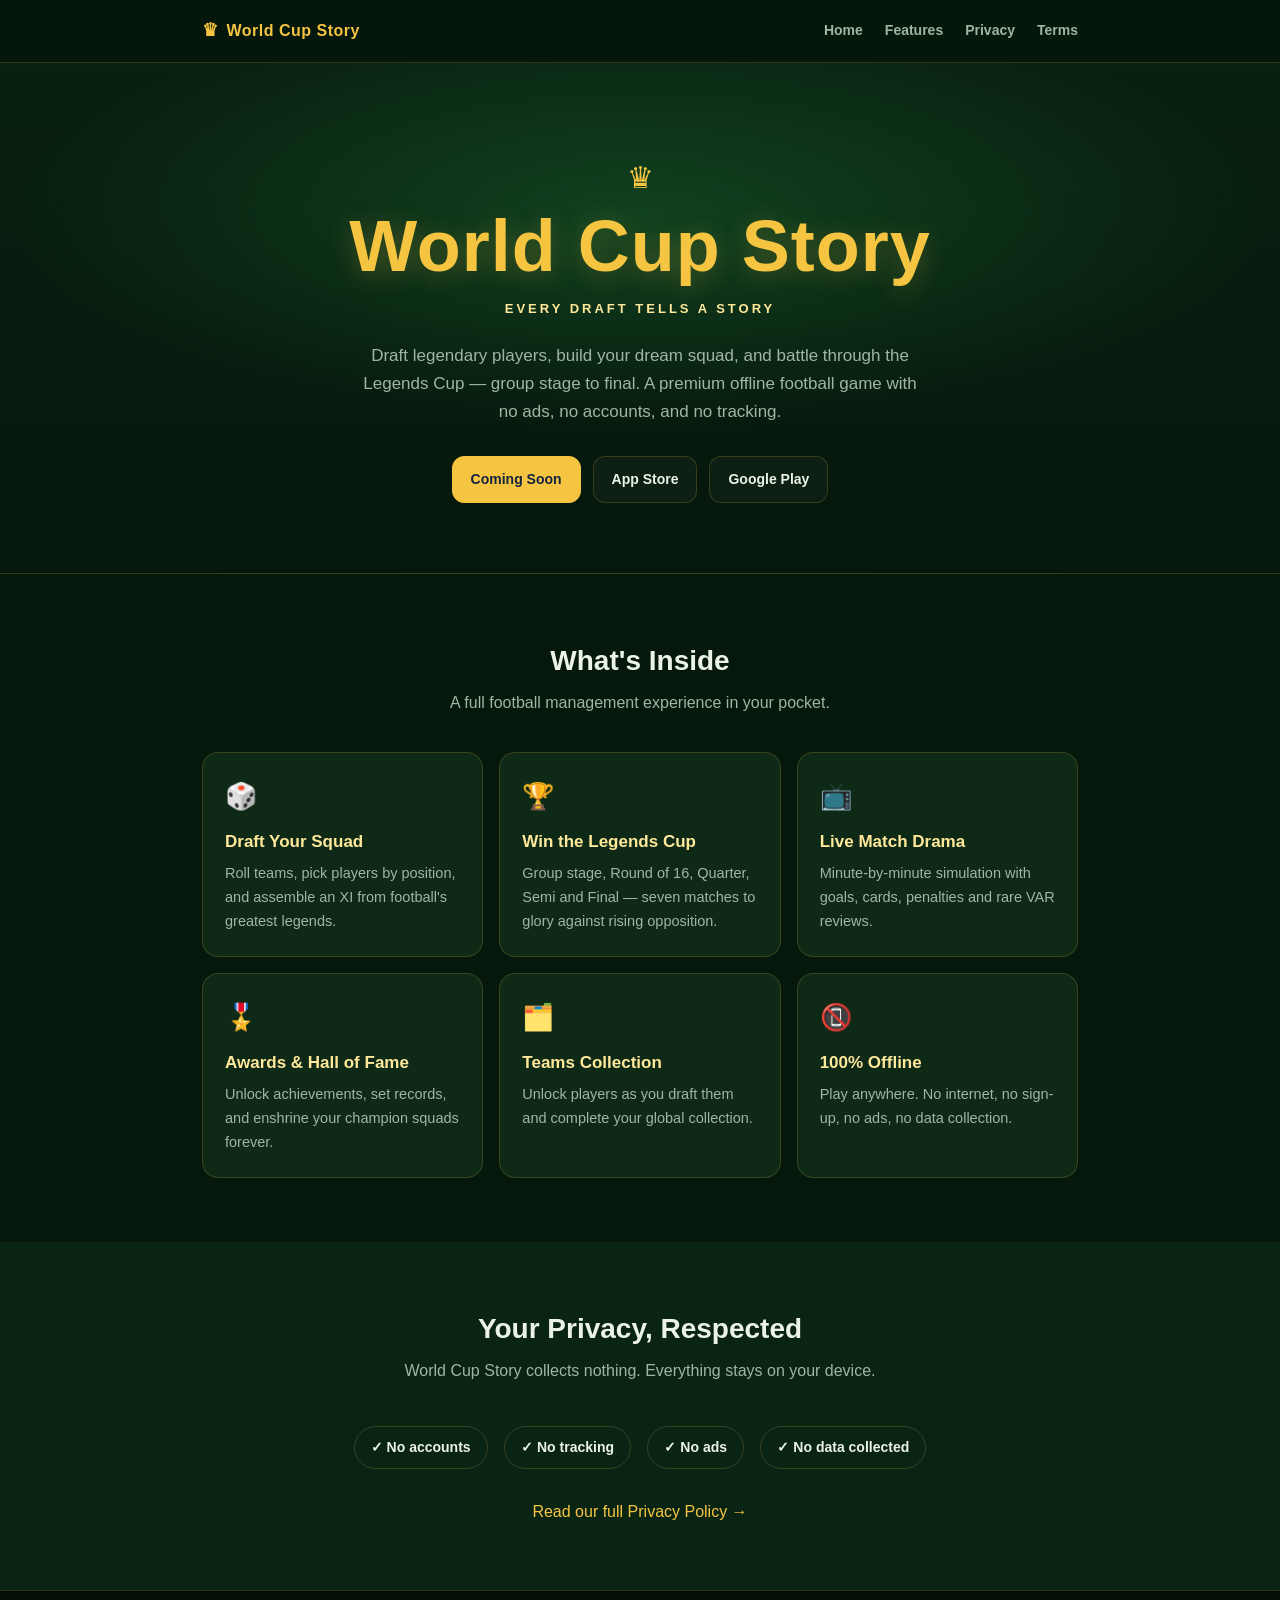
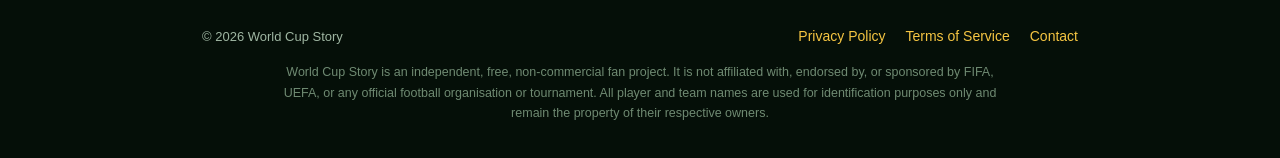
==== index.html @ dbda6b64 "World Cup Story website: landing, privacy policy, terms Co-Authored-By: Claude Opus 4.8 <noreply@ant" ====
<!DOCTYPE html>
<html lang="en">
<head>
  <meta charset="UTF-8" />
  <meta name="viewport" content="width=device-width, initial-scale=1.0" />
  <title>World Cup Story — Every Draft Tells A Story</title>
  <meta name="description" content="World Cup Story is a free offline football draft game. Build your dream squad, win the Legends Cup, and write your own football story. No ads, no tracking." />
  <link rel="stylesheet" href="styles.css" />
</head>
<body>
  <nav class="nav">
    <div class="container">
      <div class="brand"><span class="crown">♛</span> World Cup Story</div>
      <div class="nav-links">
        <a href="index.html">Home</a>
        <a href="#features">Features</a>
        <a href="privacy.html">Privacy</a>
        <a href="terms.html">Terms</a>
      </div>
    </div>
  </nav>

  <header class="hero">
    <div class="container">
      <div class="crown">♛</div>
      <h1>World Cup Story</h1>
      <div class="tagline">EVERY DRAFT TELLS A STORY</div>
      <p class="lead">
        Draft legendary players, build your dream squad, and battle through the
        Legends Cup — group stage to final. A premium offline football game with
        no ads, no accounts, and no tracking.
      </p>
      <div class="badges">
        <span class="badge soon">Coming Soon</span>
        <span class="badge">App Store</span>
        <span class="badge">Google Play</span>
      </div>
    </div>
  </header>

  <section class="block" id="features">
    <div class="container">
      <h2>What's Inside</h2>
      <p class="sub">A full football management experience in your pocket.</p>
      <div class="grid">
        <div class="card">
          <div class="ic">🎲</div>
          <h3>Draft Your Squad</h3>
          <p>Roll teams, pick players by position, and assemble an XI from football's greatest legends.</p>
        </div>
        <div class="card">
          <div class="ic">🏆</div>
          <h3>Win the Legends Cup</h3>
          <p>Group stage, Round of 16, Quarter, Semi and Final — seven matches to glory against rising opposition.</p>
        </div>
        <div class="card">
          <div class="ic">📺</div>
          <h3>Live Match Drama</h3>
          <p>Minute-by-minute simulation with goals, cards, penalties and rare VAR reviews.</p>
        </div>
        <div class="card">
          <div class="ic">🎖️</div>
          <h3>Awards &amp; Hall of Fame</h3>
          <p>Unlock achievements, set records, and enshrine your champion squads forever.</p>
        </div>
        <div class="card">
          <div class="ic">🗂️</div>
          <h3>Teams Collection</h3>
          <p>Unlock players as you draft them and complete your global collection.</p>
        </div>
        <div class="card">
          <div class="ic">📵</div>
          <h3>100% Offline</h3>
          <p>Play anywhere. No internet, no sign-up, no ads, no data collection.</p>
        </div>
      </div>
    </div>
  </section>

  <section class="block alt">
    <div class="container privacy-strip">
      <h2>Your Privacy, Respected</h2>
      <p class="sub">World Cup Story collects nothing. Everything stays on your device.</p>
      <span class="pill">✓ No accounts</span>
      <span class="pill">✓ No tracking</span>
      <span class="pill">✓ No ads</span>
      <span class="pill">✓ No data collected</span>
      <p style="margin-top:24px"><a href="privacy.html">Read our full Privacy Policy →</a></p>
    </div>
  </section>

  <footer>
    <div class="container">
      <small>© 2026 World Cup Story</small>
      <div class="f-links">
        <a href="privacy.html">Privacy Policy</a>
        <a href="terms.html">Terms of Service</a>
        <a href="mailto:ertugrul_kurtul@hotmail.com">Contact</a>
      </div>
    </div>
    <p class="disclaimer">
      World Cup Story is an independent, free, non-commercial fan project. It is not
      affiliated with, endorsed by, or sponsored by FIFA, UEFA, or any official
      football organisation or tournament. All player and team names are used for
      identification purposes only and remain the property of their respective owners.
    </p>
  </footer>
</body>
</html>
---- styles.css ----
/* World Cup Story — marketing & legal site */
:root {
  --bg: #06170c;
  --bg2: #0a2414;
  --panel: #0e2a17;
  --gold: #f5c542;
  --gold-soft: #ffe89a;
  --green: #2aa14a;
  --text: #eaf3e6;
  --muted: #9fb6a2;
  --line: rgba(245, 197, 66, 0.18);
}

* { box-sizing: border-box; margin: 0; padding: 0; }

html { scroll-behavior: smooth; }

body {
  font-family: -apple-system, BlinkMacSystemFont, "Segoe UI", Roboto, Helvetica, Arial, sans-serif;
  background: var(--bg);
  color: var(--text);
  line-height: 1.65;
  -webkit-font-smoothing: antialiased;
}

a { color: var(--gold); text-decoration: none; }
a:hover { color: var(--gold-soft); }

.container { width: 100%; max-width: 920px; margin: 0 auto; padding: 0 22px; }

/* ---- nav ---- */
.nav {
  position: sticky; top: 0; z-index: 10;
  background: rgba(6, 23, 12, 0.85);
  backdrop-filter: blur(10px);
  border-bottom: 1px solid var(--line);
}
.nav .container { display: flex; align-items: center; justify-content: space-between; height: 62px; }
.brand { display: flex; align-items: center; gap: 8px; font-weight: 900; letter-spacing: 0.5px; color: var(--gold); }
.brand .crown { font-size: 18px; }
.nav-links { display: flex; gap: 22px; font-size: 14px; font-weight: 600; }
.nav-links a { color: var(--muted); }
.nav-links a:hover { color: var(--text); }

/* ---- hero ---- */
.hero {
  position: relative;
  text-align: center;
  padding: 90px 0 70px;
  background:
    radial-gradient(70% 60% at 50% 30%, rgba(42, 161, 74, 0.28), transparent 70%),
    linear-gradient(180deg, #082010, #06170c);
  border-bottom: 1px solid var(--line);
}
.hero .crown { color: var(--gold); font-size: 30px; }
.hero h1 {
  font-size: clamp(40px, 8vw, 72px);
  font-weight: 900;
  letter-spacing: 1px;
  color: var(--gold);
  line-height: 1.05;
  margin: 6px 0 0;
  text-shadow: 0 4px 24px rgba(245, 197, 66, 0.25);
}
.hero .tagline { margin-top: 14px; color: var(--gold-soft); font-weight: 800; letter-spacing: 3px; font-size: 13px; }
.hero p.lead { margin: 22px auto 0; max-width: 560px; color: var(--muted); font-size: 17px; }

.badges { display: flex; gap: 12px; justify-content: center; flex-wrap: wrap; margin-top: 30px; }
.badge {
  border: 1px solid var(--line);
  background: rgba(255, 255, 255, 0.03);
  color: var(--text);
  padding: 11px 18px;
  border-radius: 12px;
  font-weight: 700;
  font-size: 14px;
}
.badge.soon { color: #14233f; background: var(--gold); border-color: var(--gold); }

/* ---- sections ---- */
section.block { padding: 64px 0; }
section.block.alt { background: var(--bg2); }
h2 { font-size: 28px; font-weight: 900; color: var(--text); margin-bottom: 6px; text-align: center; }
.sub { text-align: center; color: var(--muted); margin-bottom: 36px; }

.grid { display: grid; grid-template-columns: repeat(3, 1fr); gap: 16px; }
.card {
  background: var(--panel);
  border: 1px solid var(--line);
  border-radius: 16px;
  padding: 22px;
}
.card .ic { font-size: 26px; }
.card h3 { font-size: 17px; margin: 10px 0 6px; color: var(--gold-soft); }
.card p { color: var(--muted); font-size: 14.5px; }

.privacy-strip { text-align: center; }
.privacy-strip .pill { display: inline-block; margin: 6px; padding: 9px 16px; border: 1px solid var(--line); border-radius: 999px; color: var(--text); font-weight: 600; font-size: 14px; }

/* ---- legal pages ---- */
.legal { padding: 56px 0 80px; }
.legal h1 { font-size: 34px; font-weight: 900; color: var(--gold); margin-bottom: 6px; }
.legal .updated { color: var(--muted); font-size: 14px; margin-bottom: 30px; }
.legal h2 { text-align: left; font-size: 20px; margin: 30px 0 8px; color: var(--gold-soft); }
.legal p, .legal li { color: #d6e4d2; font-size: 16px; }
.legal ul { margin: 8px 0 8px 22px; }
.legal li { margin: 4px 0; }
.legal .back { display: inline-block; margin-bottom: 26px; font-weight: 700; }

/* ---- footer ---- */
footer { border-top: 1px solid var(--line); padding: 34px 0; background: #050f08; }
footer .container { display: flex; align-items: center; justify-content: space-between; flex-wrap: wrap; gap: 14px; }
footer .f-links { display: flex; gap: 20px; font-size: 14px; }
footer small { color: var(--muted); font-size: 13px; }
.disclaimer { color: #6f8a72; font-size: 12.5px; max-width: 720px; margin: 14px auto 0; text-align: center; }

@media (max-width: 720px) {
  .grid { grid-template-columns: 1fr; }
  .nav-links { gap: 16px; }
}
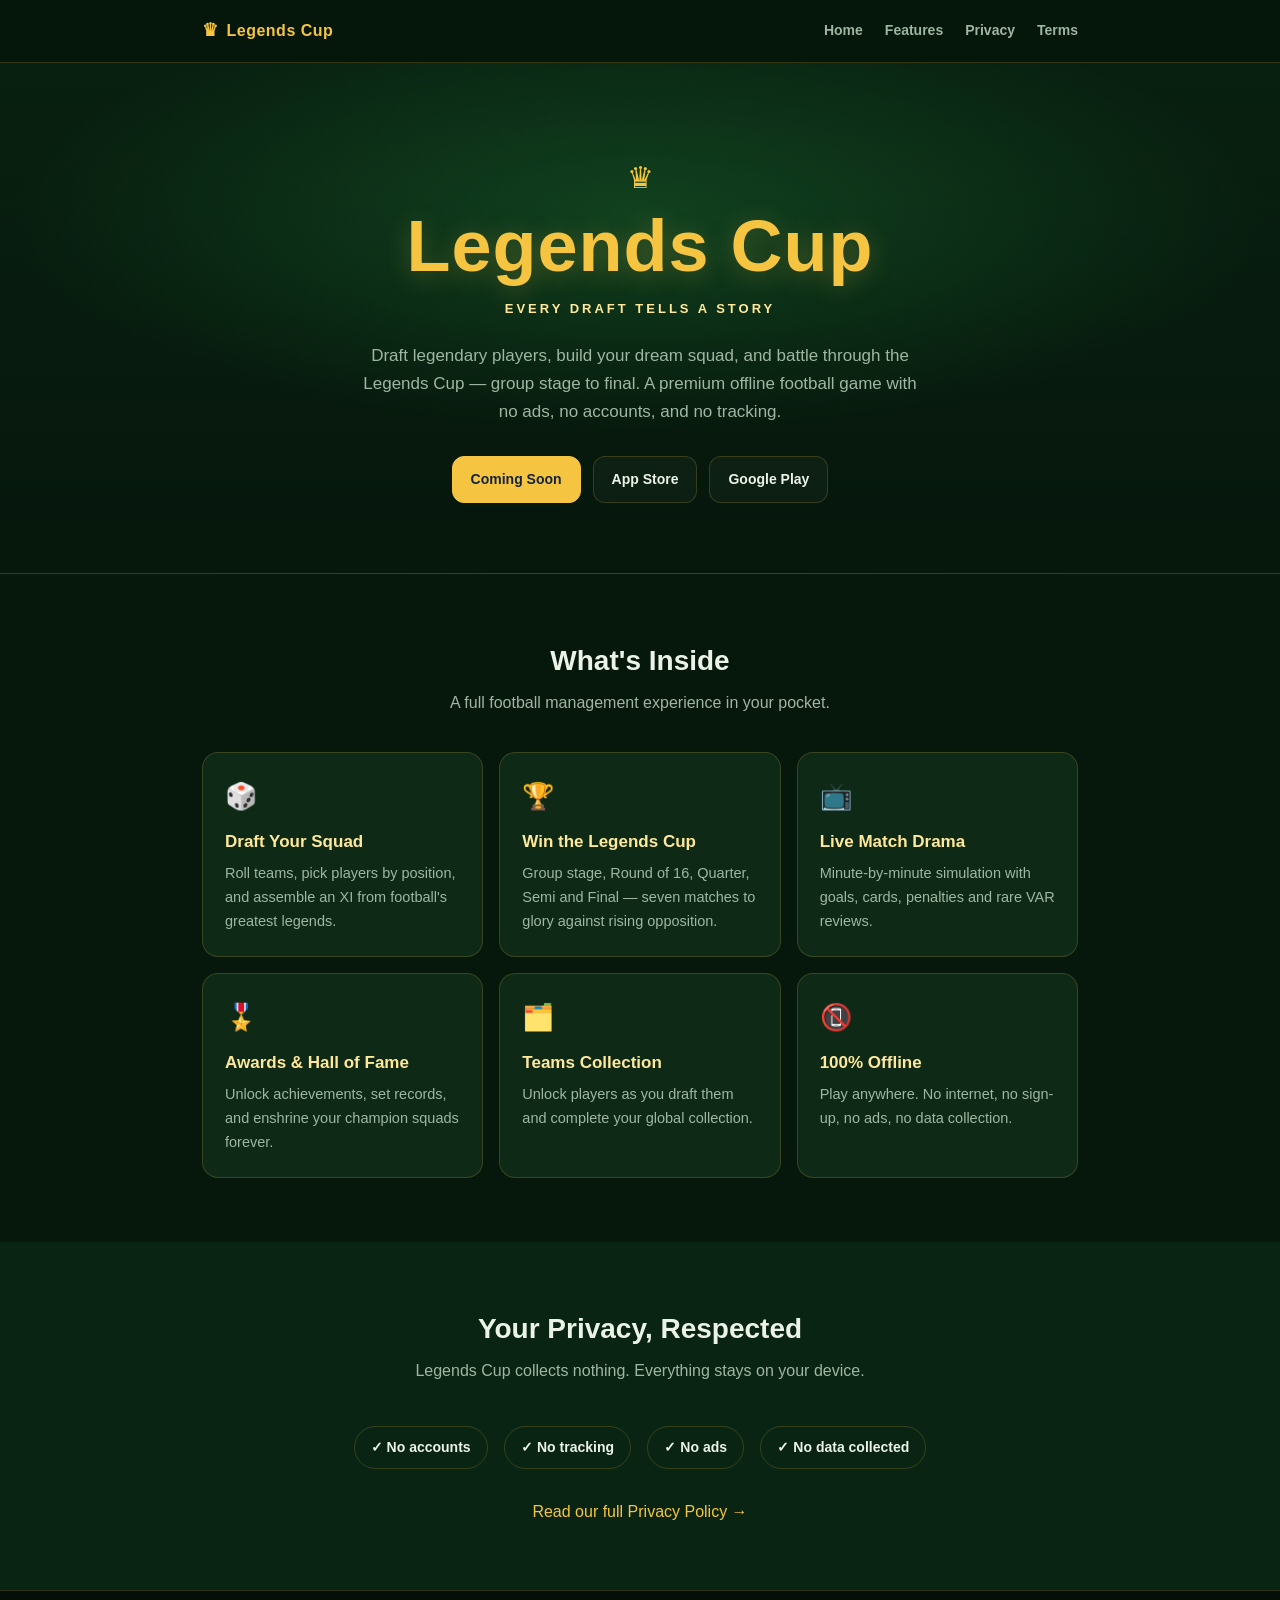
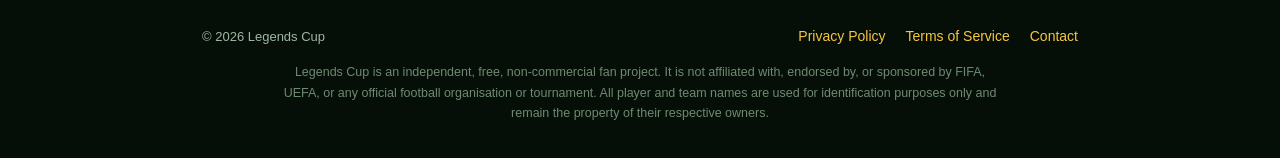
==== commit 274ba9ce: "Rebrand site to Legends Cup Display name changed from "World Cup Story" to "Legends Cup" across the " ====
--- a/index.html
+++ b/index.html
@@ -3,14 +3,14 @@
 <head>
   <meta charset="UTF-8" />
   <meta name="viewport" content="width=device-width, initial-scale=1.0" />
-  <title>World Cup Story — Every Draft Tells A Story</title>
-  <meta name="description" content="World Cup Story is a free offline football draft game. Build your dream squad, win the Legends Cup, and write your own football story. No ads, no tracking." />
+  <title>Legends Cup — Every Draft Tells A Story</title>
+  <meta name="description" content="Legends Cup is a free offline football draft game. Build your dream squad, win the Legends Cup, and write your own football story. No ads, no tracking." />
   <link rel="stylesheet" href="styles.css" />
 </head>
 <body>
   <nav class="nav">
     <div class="container">
-      <div class="brand"><span class="crown">♛</span> World Cup Story</div>
+      <div class="brand"><span class="crown">♛</span> Legends Cup</div>
       <div class="nav-links">
         <a href="index.html">Home</a>
         <a href="#features">Features</a>
@@ -23,7 +23,7 @@
   <header class="hero">
     <div class="container">
       <div class="crown">♛</div>
-      <h1>World Cup Story</h1>
+      <h1>Legends Cup</h1>
       <div class="tagline">EVERY DRAFT TELLS A STORY</div>
       <p class="lead">
         Draft legendary players, build your dream squad, and battle through the
@@ -80,7 +80,7 @@
   <section class="block alt">
     <div class="container privacy-strip">
       <h2>Your Privacy, Respected</h2>
-      <p class="sub">World Cup Story collects nothing. Everything stays on your device.</p>
+      <p class="sub">Legends Cup collects nothing. Everything stays on your device.</p>
       <span class="pill">✓ No accounts</span>
       <span class="pill">✓ No tracking</span>
       <span class="pill">✓ No ads</span>
@@ -91,15 +91,15 @@
 
   <footer>
     <div class="container">
-      <small>© 2026 World Cup Story</small>
+      <small>© 2026 Legends Cup</small>
       <div class="f-links">
         <a href="privacy.html">Privacy Policy</a>
         <a href="terms.html">Terms of Service</a>
-        <a href="mailto:ertugrul_kurtul@hotmail.com">Contact</a>
+        <a href="mailto:worldcupstorygame@gmail.com">Contact</a>
       </div>
     </div>
     <p class="disclaimer">
-      World Cup Story is an independent, free, non-commercial fan project. It is not
+      Legends Cup is an independent, free, non-commercial fan project. It is not
       affiliated with, endorsed by, or sponsored by FIFA, UEFA, or any official
       football organisation or tournament. All player and team names are used for
       identification purposes only and remain the property of their respective owners.
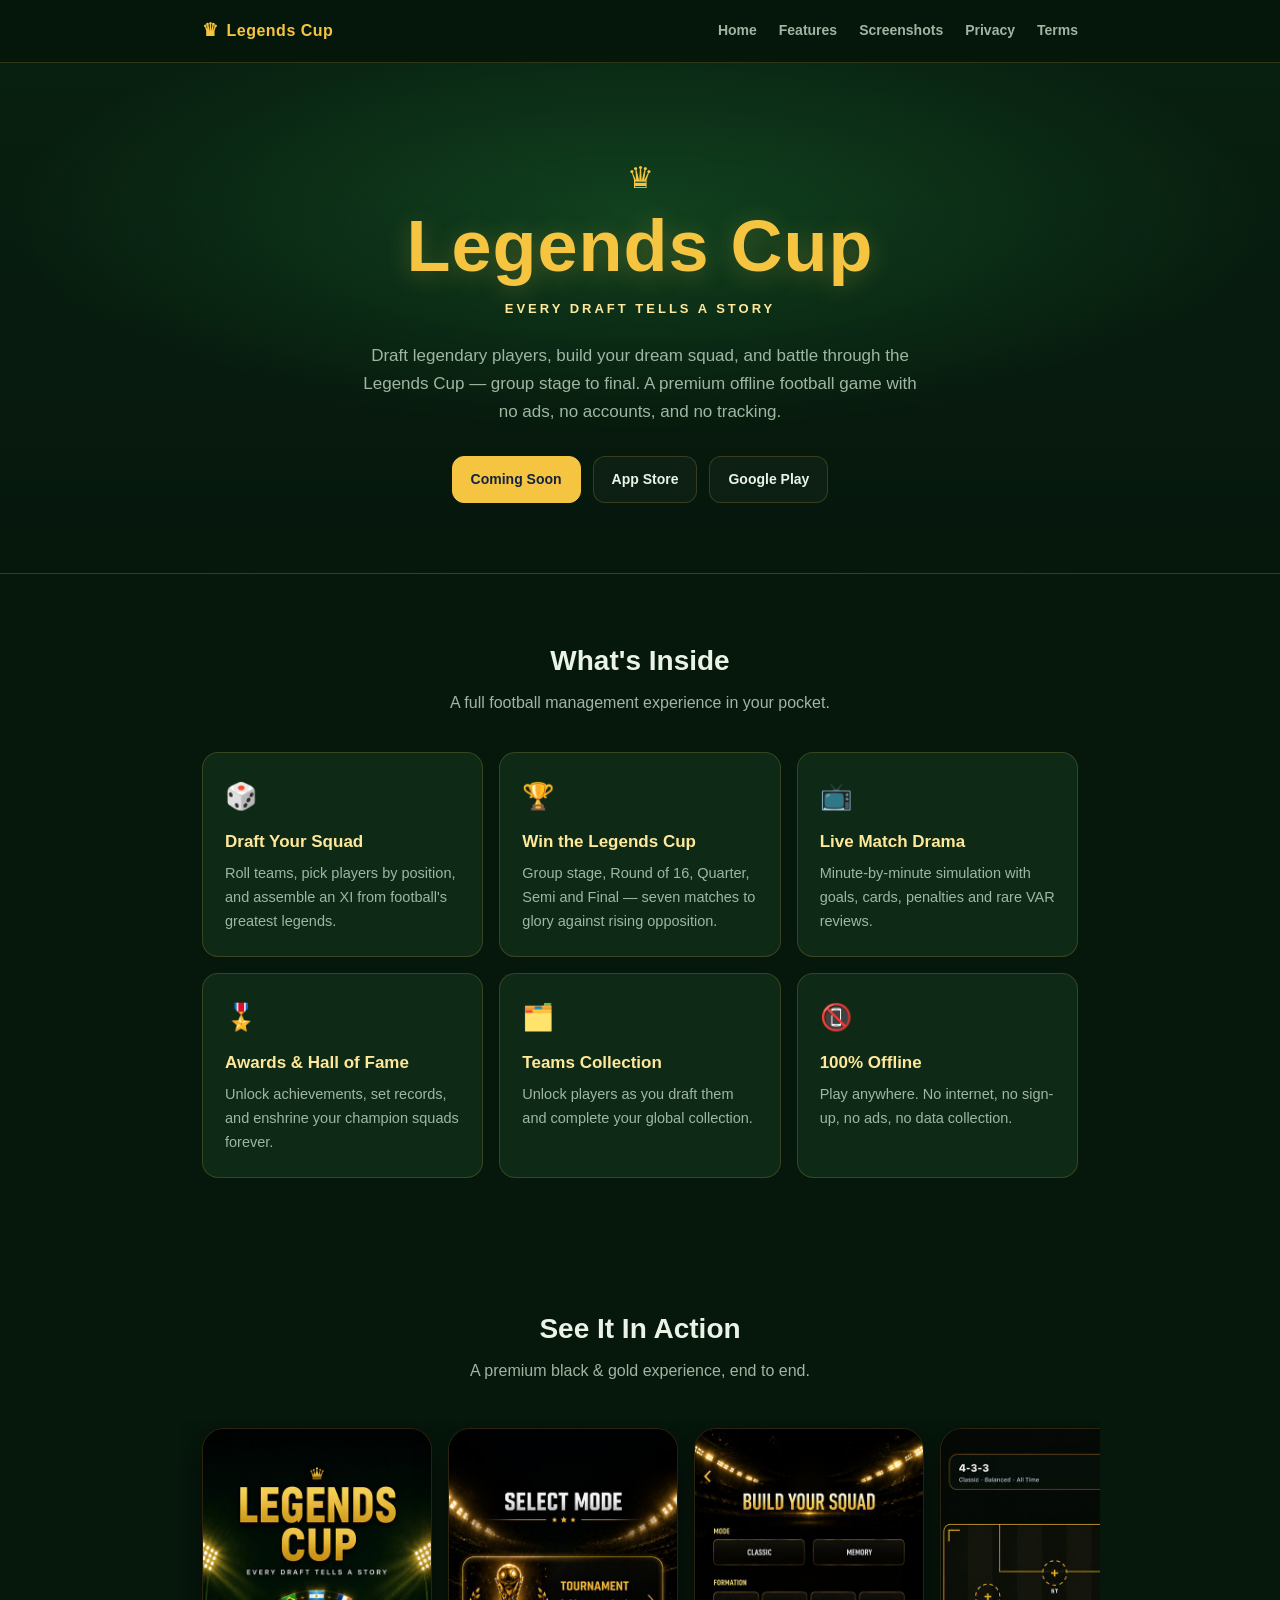
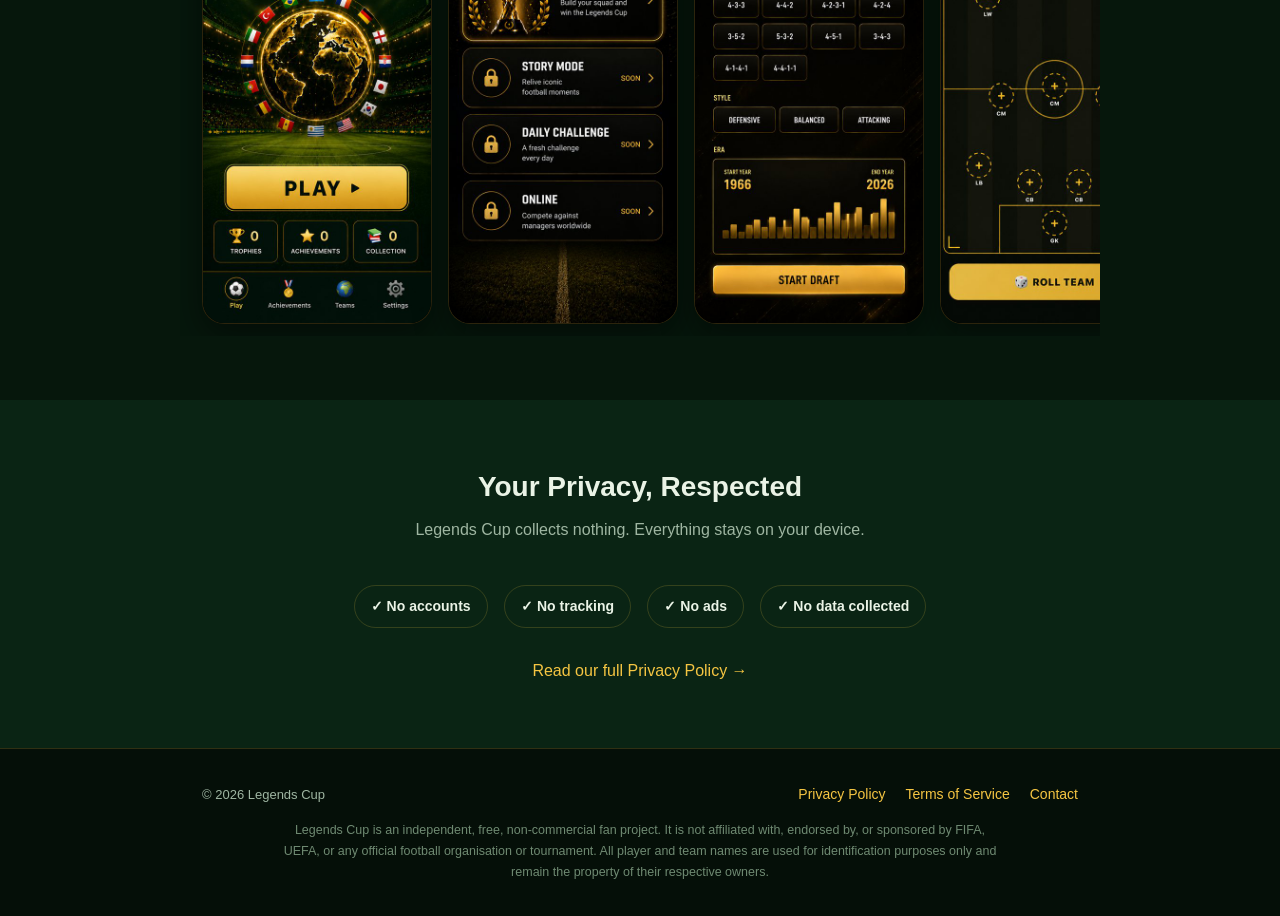
==== commit 2a044d49: "Add screenshots gallery to landing page Horizontal screenshot strip (home, modes, squad, draft, cham" ====
--- a/index.html
+++ b/index.html
@@ -14,6 +14,7 @@
       <div class="nav-links">
         <a href="index.html">Home</a>
         <a href="#features">Features</a>
+        <a href="#screens">Screenshots</a>
         <a href="privacy.html">Privacy</a>
         <a href="terms.html">Terms</a>
       </div>
@@ -77,6 +78,21 @@
     </div>
   </section>
 
+  <section class="block" id="screens">
+    <div class="container">
+      <h2>See It In Action</h2>
+      <p class="sub">A premium black &amp; gold experience, end to end.</p>
+    </div>
+    <div class="shots">
+      <img class="shot" src="shots/home.jpg" width="480" height="1040" alt="Legends Cup home screen" loading="lazy" />
+      <img class="shot" src="shots/modes.jpg" width="480" height="1040" alt="Select a game mode" loading="lazy" />
+      <img class="shot" src="shots/squad.jpg" width="480" height="1040" alt="Build your squad" loading="lazy" />
+      <img class="shot" src="shots/draft.jpg" width="480" height="1040" alt="Draft your players on the pitch" loading="lazy" />
+      <img class="shot" src="shots/champions.jpg" width="480" height="1040" alt="Champions — tournament won" loading="lazy" />
+      <img class="shot" src="shots/teams.jpg" width="480" height="1040" alt="Teams collection" loading="lazy" />
+    </div>
+  </section>
+
   <section class="block alt">
     <div class="container privacy-strip">
       <h2>Your Privacy, Respected</h2>
--- a/styles.css
+++ b/styles.css
@@ -94,6 +94,30 @@
 .card h3 { font-size: 17px; margin: 10px 0 6px; color: var(--gold-soft); }
 .card p { color: var(--muted); font-size: 14.5px; }
 
+/* ---- screenshots gallery ---- */
+.shots {
+  display: flex;
+  gap: 16px;
+  overflow-x: auto;
+  max-width: 920px;
+  margin: 0 auto;
+  padding: 8px 22px 12px;
+  scroll-snap-type: x mandatory;
+  -webkit-overflow-scrolling: touch;
+}
+.shots::-webkit-scrollbar { height: 8px; }
+.shots::-webkit-scrollbar-thumb { background: var(--line); border-radius: 999px; }
+.shot {
+  flex: 0 0 auto;
+  width: 230px;
+  height: auto;
+  border-radius: 22px;
+  border: 1px solid var(--line);
+  box-shadow: 0 12px 34px rgba(0, 0, 0, 0.45);
+  scroll-snap-align: center;
+  background: #000;
+}
+
 .privacy-strip { text-align: center; }
 .privacy-strip .pill { display: inline-block; margin: 6px; padding: 9px 16px; border: 1px solid var(--line); border-radius: 999px; color: var(--text); font-weight: 600; font-size: 14px; }
 
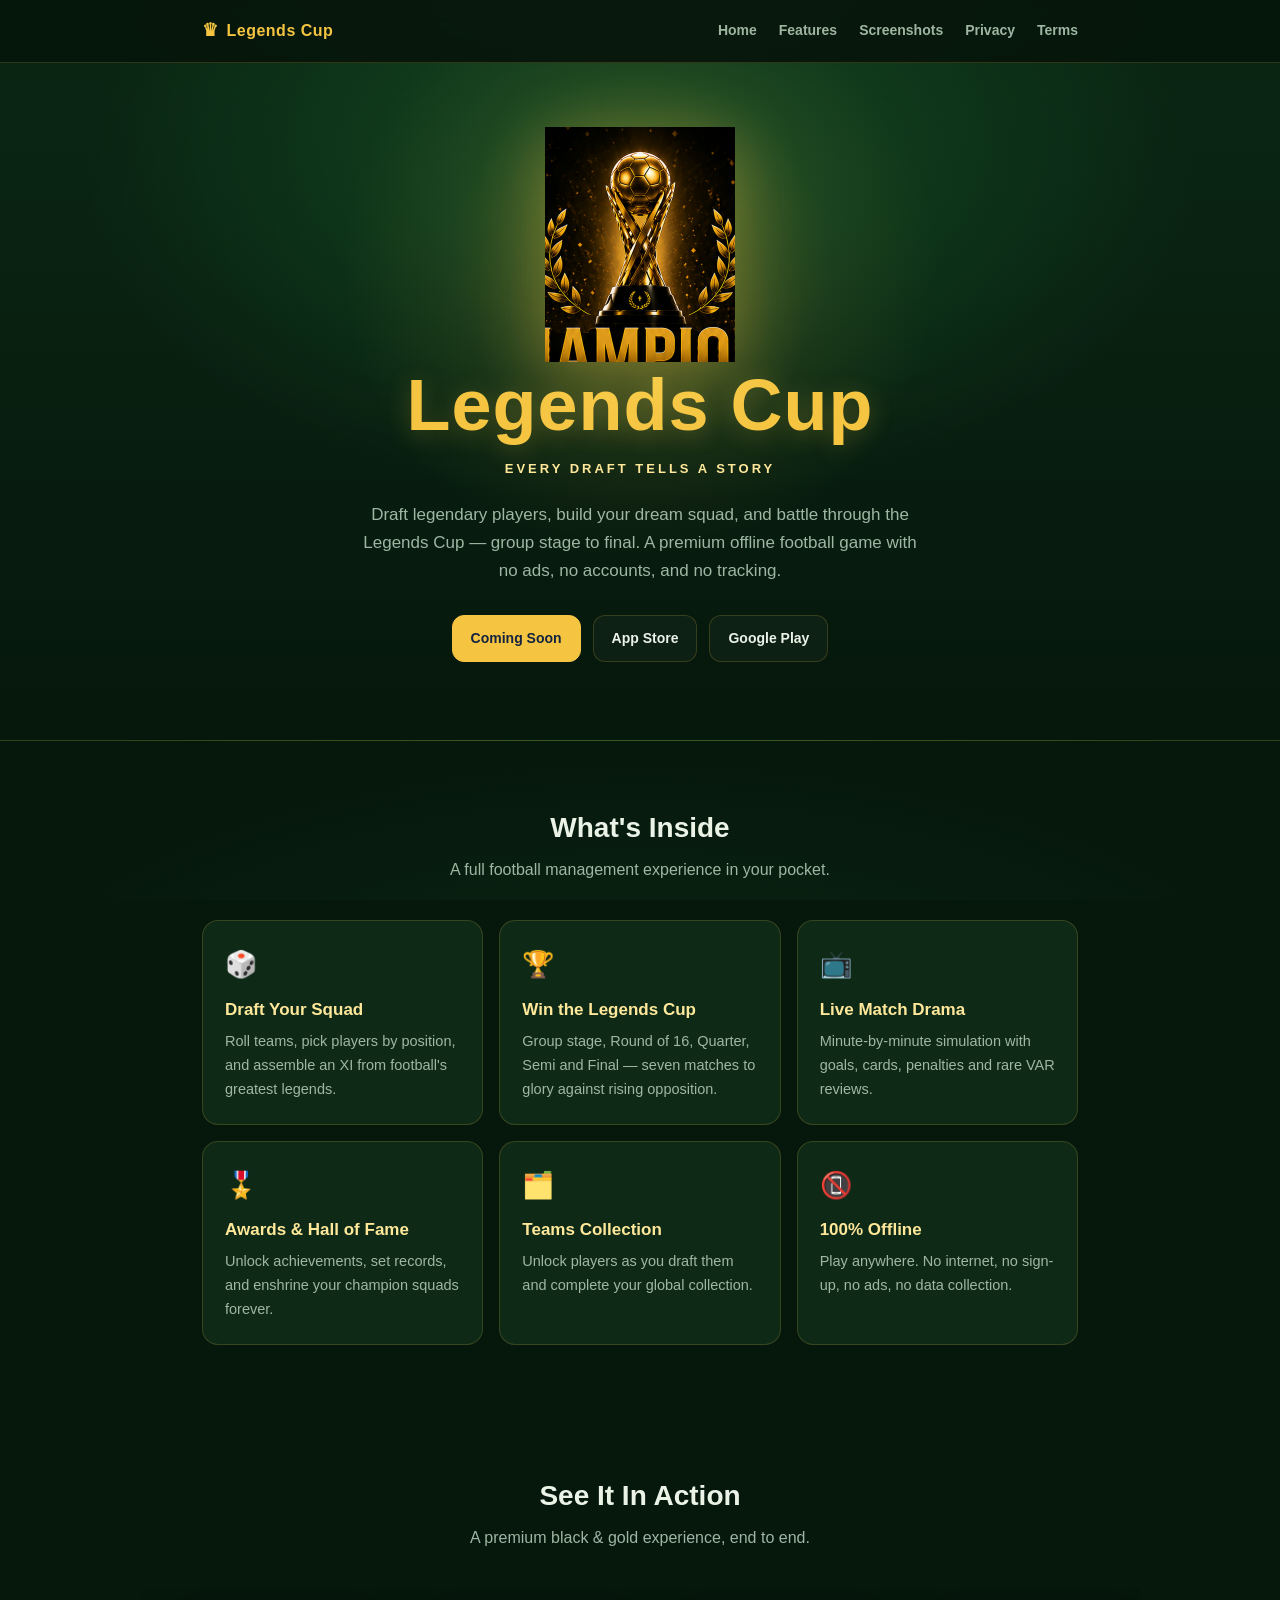
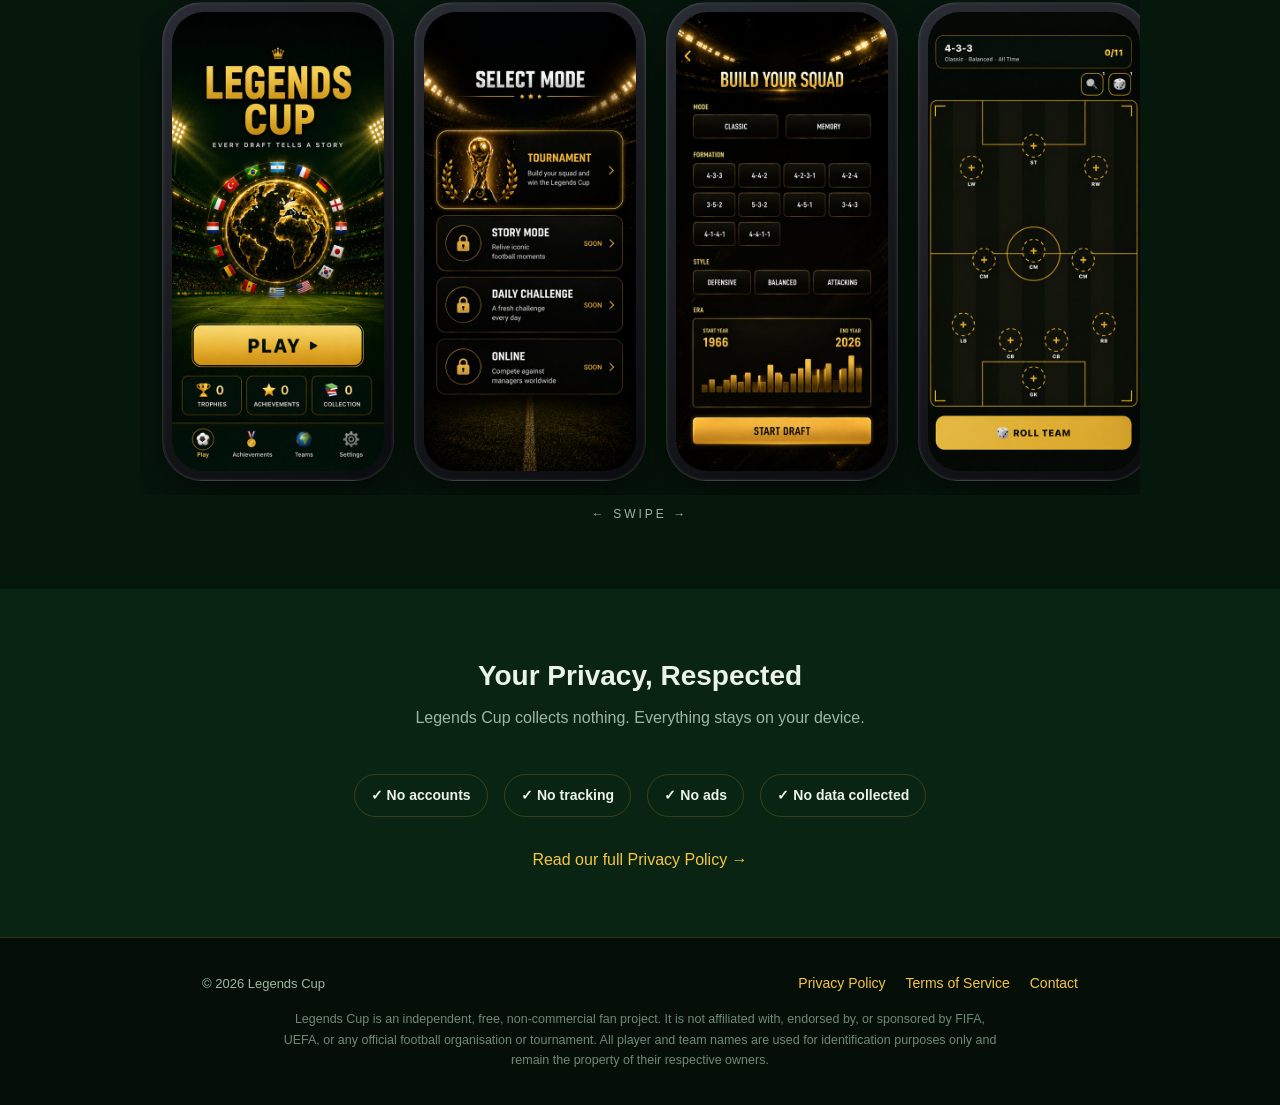
==== commit 7f985ce9: "Polish landing: trophy hero, richer background, phone-framed screenshots - Gold trophy logo in the h" ====
--- a/index.html
+++ b/index.html
@@ -22,8 +22,9 @@
   </nav>
 
   <header class="hero">
+    <div class="hero-glow" aria-hidden="true"></div>
     <div class="container">
-      <div class="crown">♛</div>
+      <img class="hero-trophy" src="hero-trophy.png" alt="Legends Cup trophy" width="190" />
       <h1>Legends Cup</h1>
       <div class="tagline">EVERY DRAFT TELLS A STORY</div>
       <p class="lead">
@@ -84,13 +85,14 @@
       <p class="sub">A premium black &amp; gold experience, end to end.</p>
     </div>
     <div class="shots">
-      <img class="shot" src="shots/home.jpg" width="480" height="1040" alt="Legends Cup home screen" loading="lazy" />
-      <img class="shot" src="shots/modes.jpg" width="480" height="1040" alt="Select a game mode" loading="lazy" />
-      <img class="shot" src="shots/squad.jpg" width="480" height="1040" alt="Build your squad" loading="lazy" />
-      <img class="shot" src="shots/draft.jpg" width="480" height="1040" alt="Draft your players on the pitch" loading="lazy" />
-      <img class="shot" src="shots/champions.jpg" width="480" height="1040" alt="Champions — tournament won" loading="lazy" />
-      <img class="shot" src="shots/teams.jpg" width="480" height="1040" alt="Teams collection" loading="lazy" />
+      <div class="phone"><img src="shots/home.jpg" width="480" height="1040" alt="Legends Cup home screen" loading="lazy" /></div>
+      <div class="phone"><img src="shots/modes.jpg" width="480" height="1040" alt="Select a game mode" loading="lazy" /></div>
+      <div class="phone"><img src="shots/squad.jpg" width="480" height="1040" alt="Build your squad" loading="lazy" /></div>
+      <div class="phone"><img src="shots/draft.jpg" width="480" height="1040" alt="Draft your players on the pitch" loading="lazy" /></div>
+      <div class="phone"><img src="shots/champions.jpg" width="480" height="1040" alt="Champions — tournament won" loading="lazy" /></div>
+      <div class="phone"><img src="shots/teams.jpg" width="480" height="1040" alt="Teams collection" loading="lazy" /></div>
     </div>
+    <p class="swipe-hint">← swipe →</p>
   </section>
 
   <section class="block alt">
--- a/styles.css
+++ b/styles.css
@@ -17,7 +17,11 @@
 
 body {
   font-family: -apple-system, BlinkMacSystemFont, "Segoe UI", Roboto, Helvetica, Arial, sans-serif;
-  background: var(--bg);
+  background:
+    radial-gradient(70% 48% at 50% -5%, rgba(245, 197, 66, 0.10), transparent 60%),
+    radial-gradient(90% 55% at 50% 116%, rgba(42, 161, 74, 0.12), transparent 60%),
+    var(--bg);
+  background-attachment: fixed;
   color: var(--text);
   line-height: 1.65;
   -webkit-font-smoothing: antialiased;
@@ -45,12 +49,25 @@
 /* ---- hero ---- */
 .hero {
   position: relative;
+  overflow: hidden;
   text-align: center;
-  padding: 90px 0 70px;
+  padding: 64px 0 78px;
   background:
-    radial-gradient(70% 60% at 50% 30%, rgba(42, 161, 74, 0.28), transparent 70%),
-    linear-gradient(180deg, #082010, #06170c);
+    radial-gradient(62% 70% at 50% 16%, rgba(42, 161, 74, 0.30), transparent 70%),
+    linear-gradient(180deg, #0a2613, #06170c);
   border-bottom: 1px solid var(--line);
+}
+.hero .container { position: relative; z-index: 1; }
+.hero-glow {
+  position: absolute; top: -120px; left: 50%; transform: translateX(-50%);
+  width: 640px; height: 640px; max-width: 130vw; pointer-events: none;
+  background: radial-gradient(circle, rgba(245, 197, 66, 0.32), rgba(245, 197, 66, 0.06) 42%, transparent 66%);
+}
+.hero-trophy {
+  display: block; margin: 0 auto 4px;
+  width: 190px; height: auto;
+  mix-blend-mode: screen;
+  filter: drop-shadow(0 14px 34px rgba(245, 197, 66, 0.35));
 }
 .hero .crown { color: var(--gold); font-size: 30px; }
 .hero h1 {
@@ -97,26 +114,28 @@
 /* ---- screenshots gallery ---- */
 .shots {
   display: flex;
-  gap: 16px;
+  gap: 20px;
   overflow-x: auto;
-  max-width: 920px;
+  max-width: 1000px;
   margin: 0 auto;
-  padding: 8px 22px 12px;
+  padding: 14px 22px 14px;
   scroll-snap-type: x mandatory;
   -webkit-overflow-scrolling: touch;
 }
 .shots::-webkit-scrollbar { height: 8px; }
 .shots::-webkit-scrollbar-thumb { background: var(--line); border-radius: 999px; }
-.shot {
+.phone {
   flex: 0 0 auto;
-  width: 230px;
-  height: auto;
-  border-radius: 22px;
-  border: 1px solid var(--line);
-  box-shadow: 0 12px 34px rgba(0, 0, 0, 0.45);
+  width: 232px;
+  padding: 9px;
+  border-radius: 40px;
+  background: linear-gradient(155deg, #2a2c33, #0c0d10);
+  border: 1px solid rgba(255, 255, 255, 0.10);
+  box-shadow: 0 24px 55px rgba(0, 0, 0, 0.55), inset 0 0 0 1.5px rgba(255, 255, 255, 0.04);
   scroll-snap-align: center;
-  background: #000;
 }
+.phone img { display: block; width: 100%; height: auto; border-radius: 32px; background: #000; }
+.swipe-hint { text-align: center; color: var(--muted); font-size: 12px; letter-spacing: 3px; margin-top: 10px; text-transform: uppercase; }
 
 .privacy-strip { text-align: center; }
 .privacy-strip .pill { display: inline-block; margin: 6px; padding: 9px 16px; border: 1px solid var(--line); border-radius: 999px; color: var(--text); font-weight: 600; font-size: 14px; }
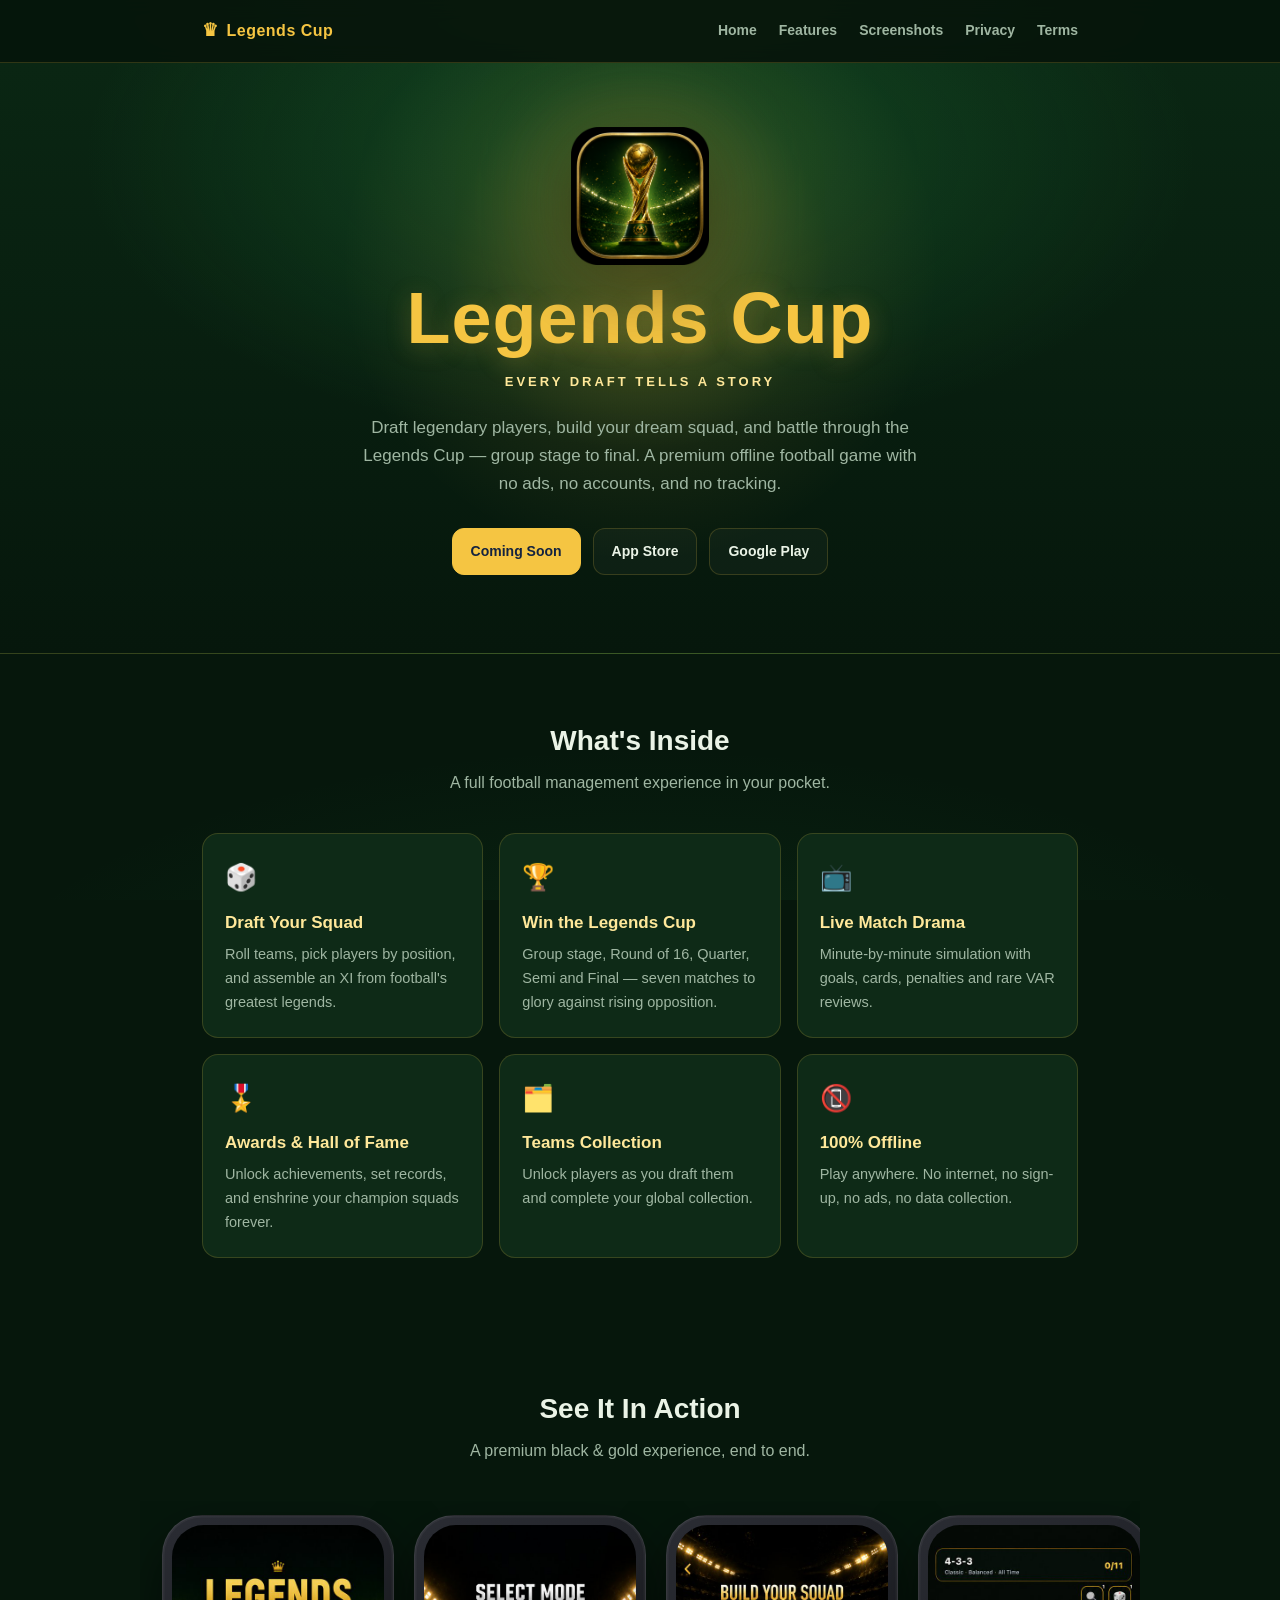
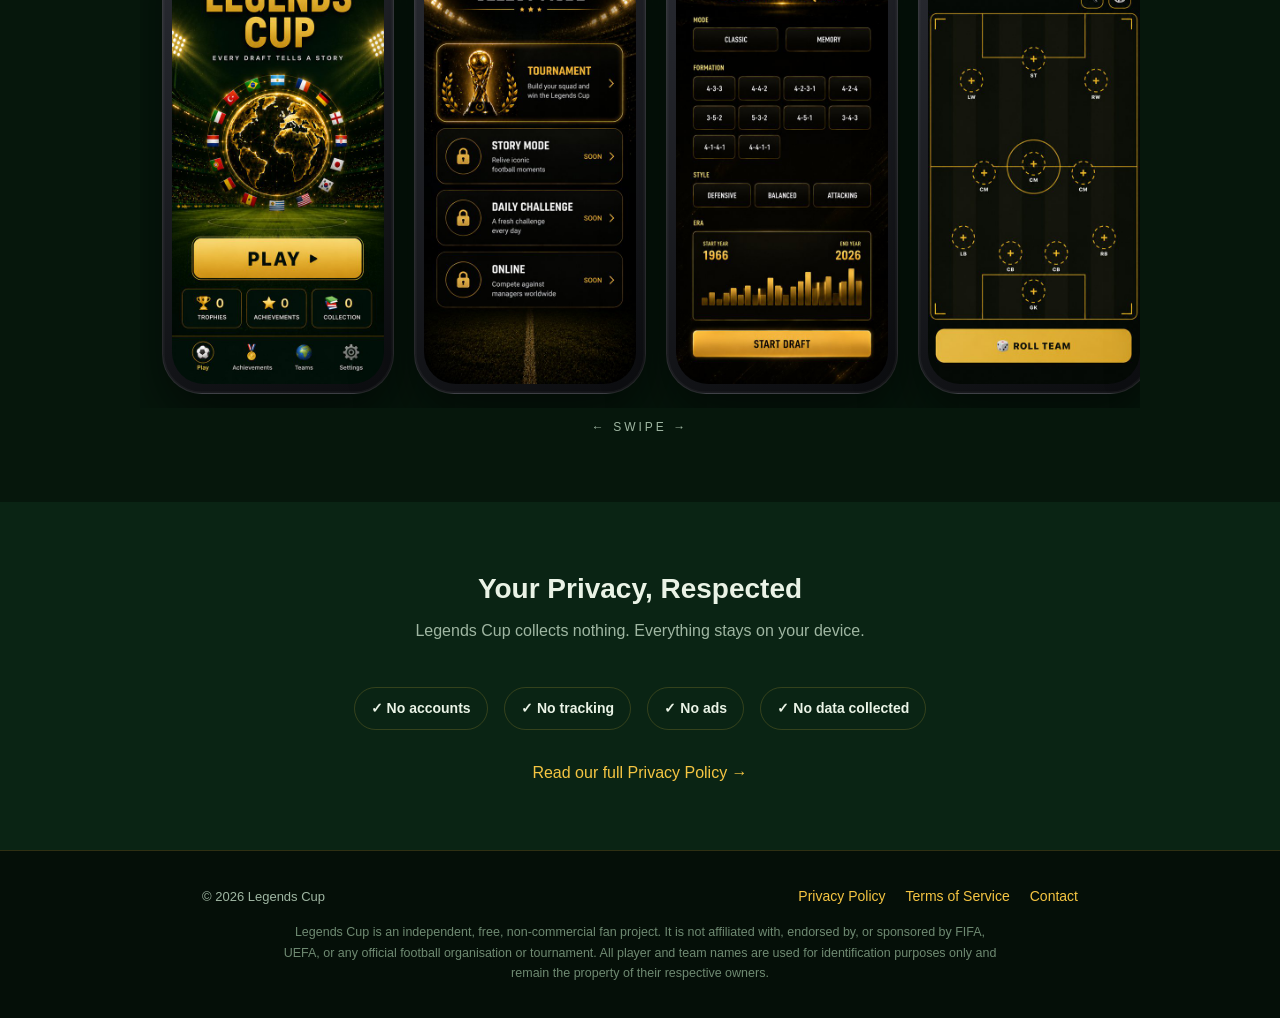
==== commit 2e3f09fa: "Use app icon (rounded square) as hero logo Replace the cropped trophy (which clipped the CHAMPIONS t" ====
--- a/index.html
+++ b/index.html
@@ -24,7 +24,7 @@
   <header class="hero">
     <div class="hero-glow" aria-hidden="true"></div>
     <div class="container">
-      <img class="hero-trophy" src="hero-trophy.png" alt="Legends Cup trophy" width="190" />
+      <img class="hero-icon" src="app-icon.png" alt="Legends Cup app icon" width="138" height="138" />
       <h1>Legends Cup</h1>
       <div class="tagline">EVERY DRAFT TELLS A STORY</div>
       <p class="lead">
--- a/styles.css
+++ b/styles.css
@@ -63,11 +63,10 @@
   width: 640px; height: 640px; max-width: 130vw; pointer-events: none;
   background: radial-gradient(circle, rgba(245, 197, 66, 0.32), rgba(245, 197, 66, 0.06) 42%, transparent 66%);
 }
-.hero-trophy {
-  display: block; margin: 0 auto 4px;
-  width: 190px; height: auto;
-  mix-blend-mode: screen;
-  filter: drop-shadow(0 14px 34px rgba(245, 197, 66, 0.35));
+.hero-icon {
+  display: block; margin: 0 auto 16px;
+  width: 138px; height: 138px;
+  filter: drop-shadow(0 16px 38px rgba(0, 0, 0, 0.5)) drop-shadow(0 0 50px rgba(245, 197, 66, 0.22));
 }
 .hero .crown { color: var(--gold); font-size: 30px; }
 .hero h1 {
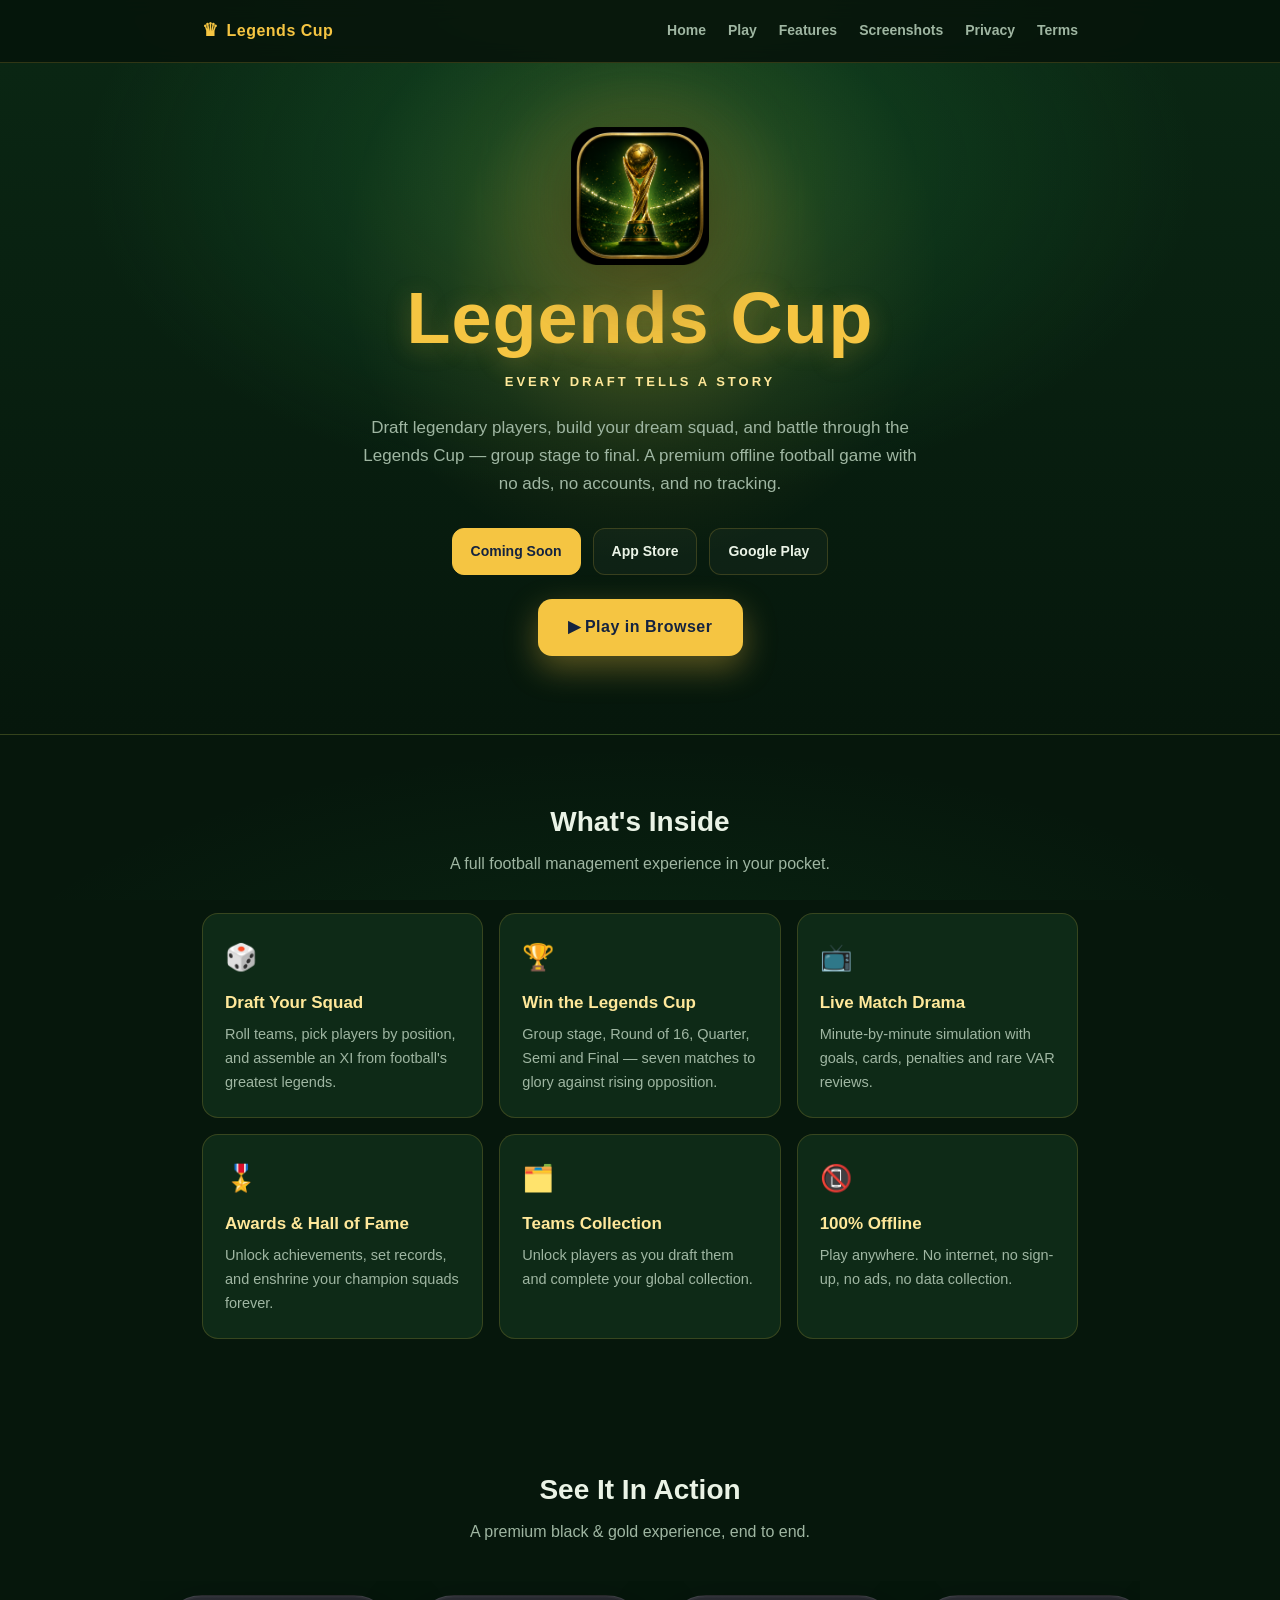
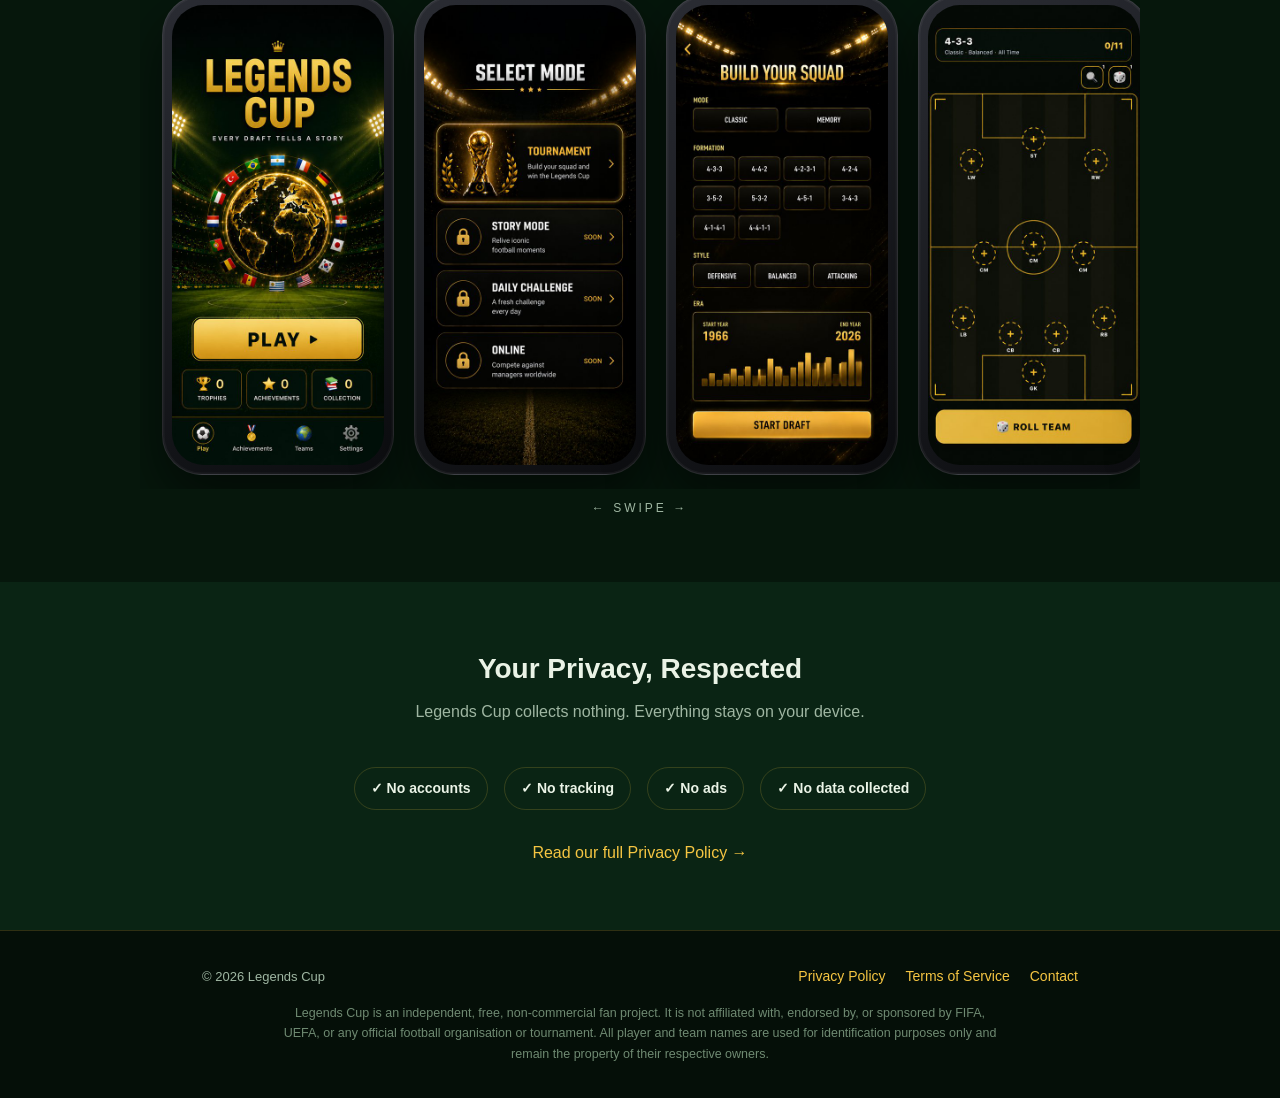
==== commit d9567586: "Add playable web build: Play in Browser - Embed the Expo web export (built with baseUrl /World-Cup-S" ====
--- a/index.html
+++ b/index.html
@@ -13,6 +13,7 @@
       <div class="brand"><span class="crown">♛</span> Legends Cup</div>
       <div class="nav-links">
         <a href="index.html">Home</a>
+        <a href="play.html">Play</a>
         <a href="#features">Features</a>
         <a href="#screens">Screenshots</a>
         <a href="privacy.html">Privacy</a>
@@ -37,6 +38,7 @@
         <span class="badge">App Store</span>
         <span class="badge">Google Play</span>
       </div>
+      <a class="play-cta" href="play.html">▶ Play in Browser</a>
     </div>
   </header>
 
--- a/styles.css
+++ b/styles.css
@@ -92,6 +92,19 @@
   font-size: 14px;
 }
 .badge.soon { color: #14233f; background: var(--gold); border-color: var(--gold); }
+.play-cta {
+  display: inline-block;
+  margin-top: 24px;
+  background: var(--gold);
+  color: #14233f;
+  font-weight: 900;
+  font-size: 16px;
+  letter-spacing: 0.5px;
+  padding: 15px 30px;
+  border-radius: 14px;
+  box-shadow: 0 12px 32px rgba(245, 197, 66, 0.35);
+}
+.play-cta:hover { color: #14233f; background: var(--gold-soft); }
 
 /* ---- sections ---- */
 section.block { padding: 64px 0; }
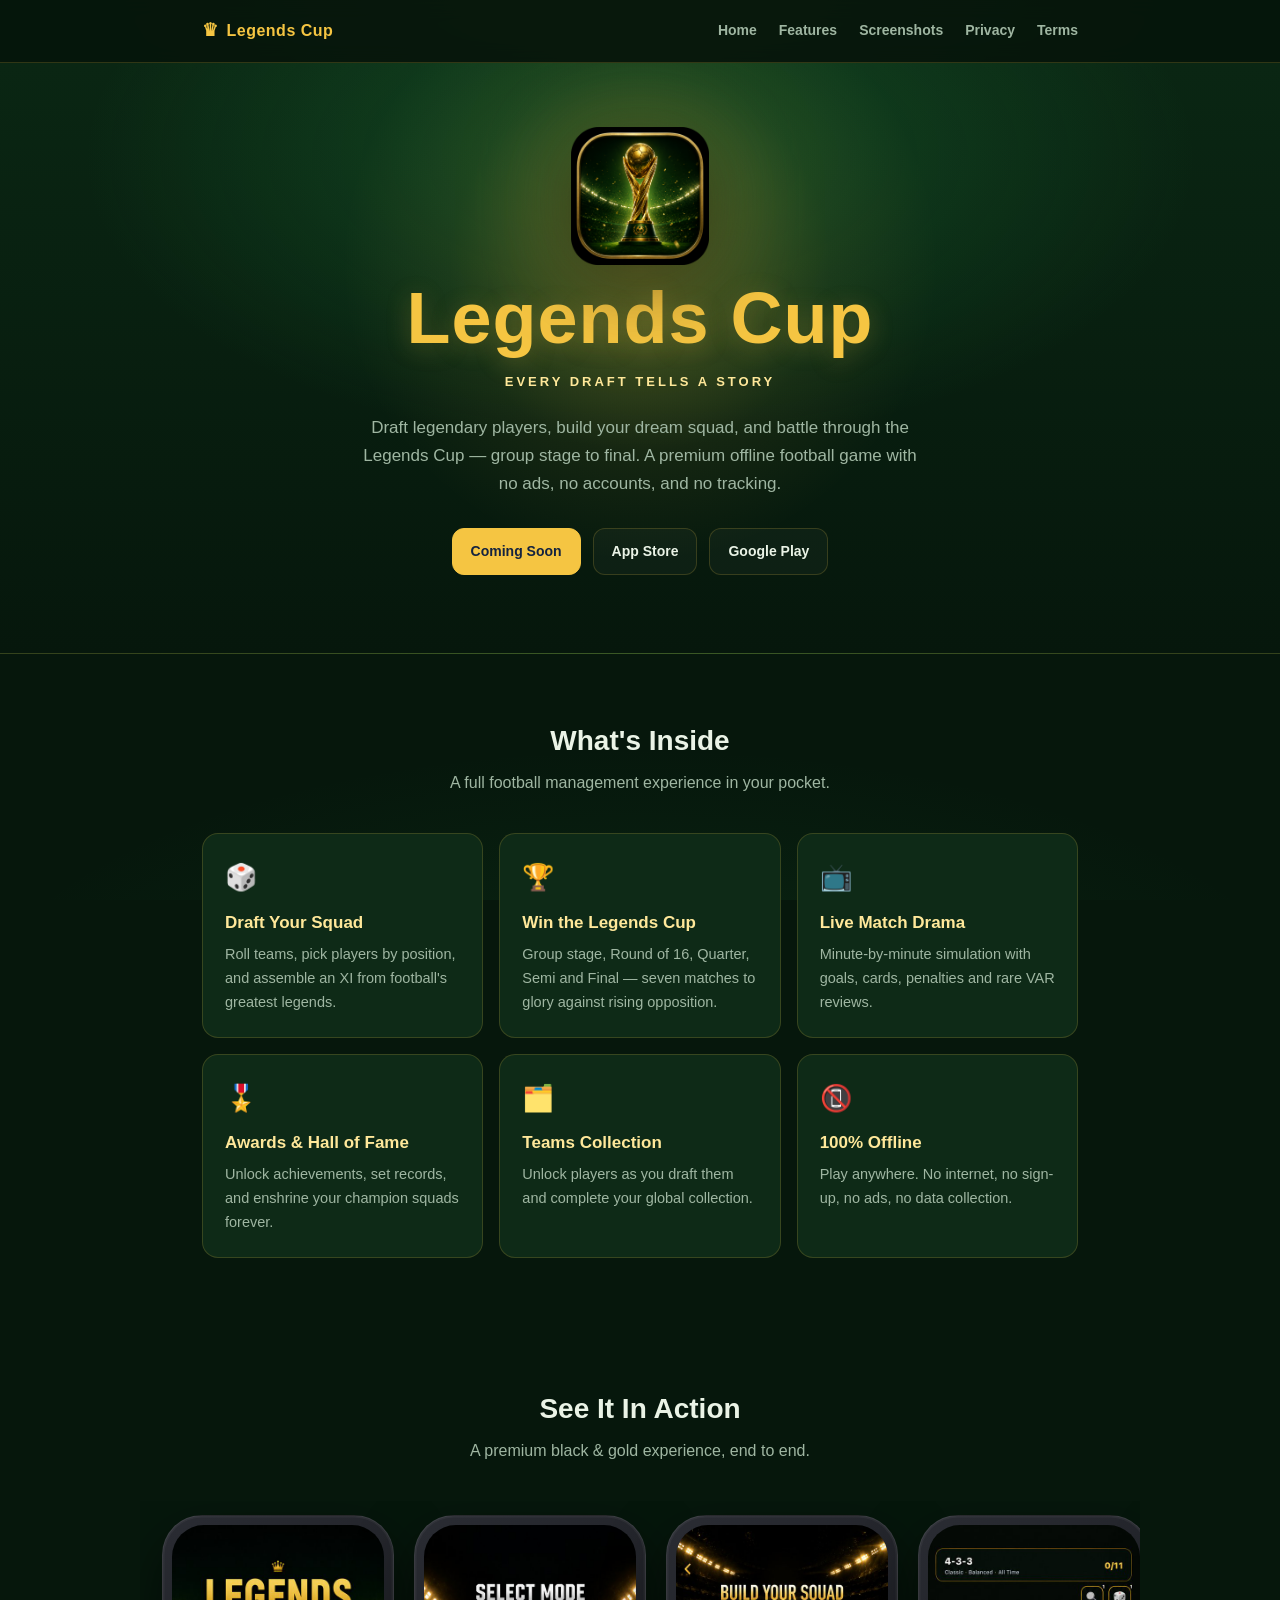
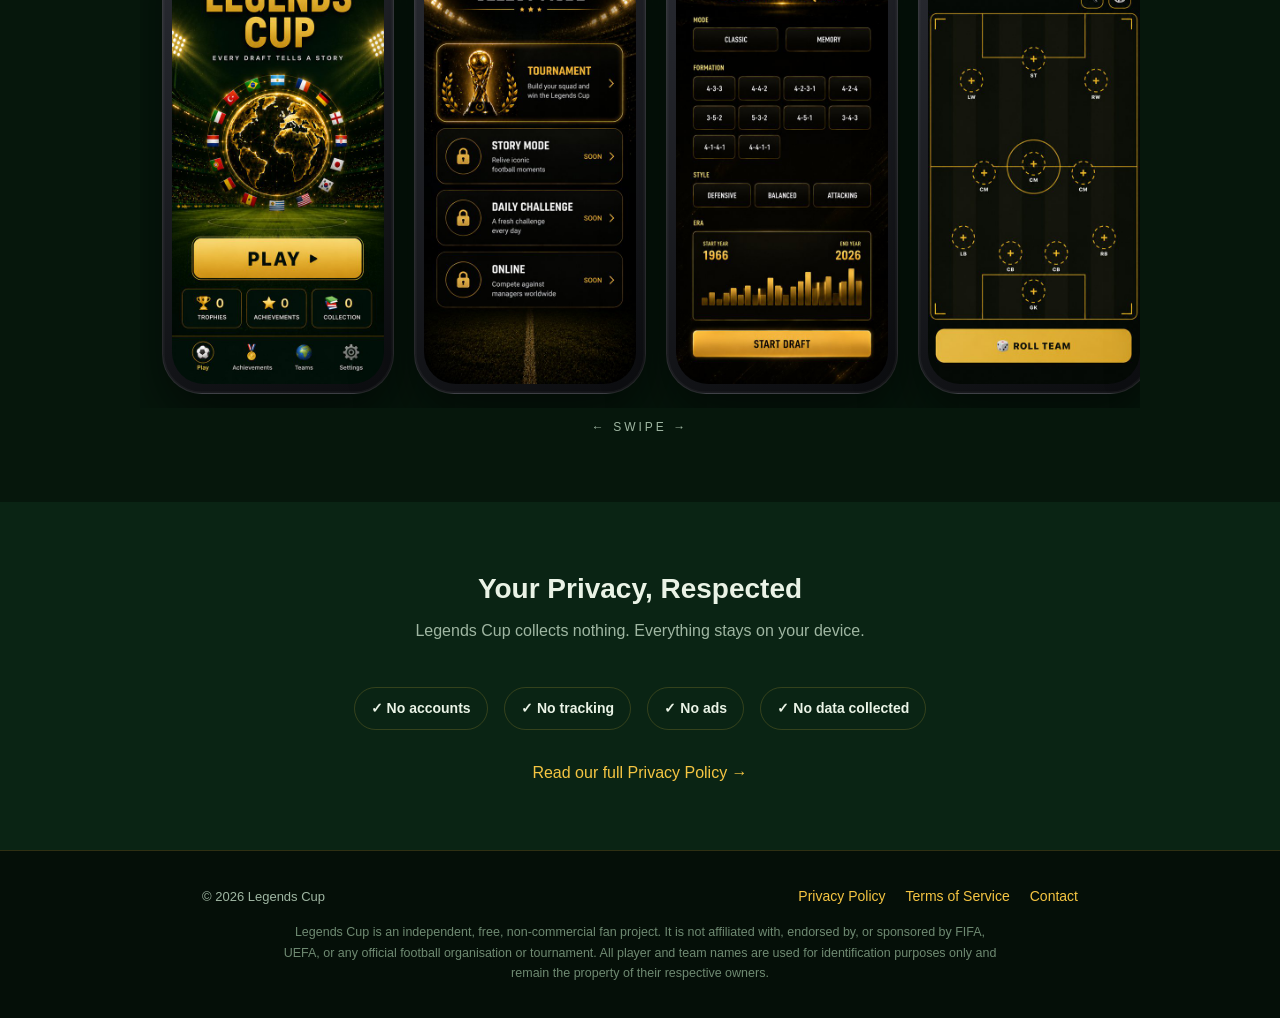
==== commit 9b756b97: "Remove leftover Play nav link and Play-in-Browser button from landing page Co-Authored-By: Claude Op" ====
--- a/index.html
+++ b/index.html
@@ -13,7 +13,6 @@
       <div class="brand"><span class="crown">♛</span> Legends Cup</div>
       <div class="nav-links">
         <a href="index.html">Home</a>
-        <a href="play.html">Play</a>
         <a href="#features">Features</a>
         <a href="#screens">Screenshots</a>
         <a href="privacy.html">Privacy</a>
@@ -38,7 +37,6 @@
         <span class="badge">App Store</span>
         <span class="badge">Google Play</span>
       </div>
-      <a class="play-cta" href="play.html">▶ Play in Browser</a>
     </div>
   </header>
 
